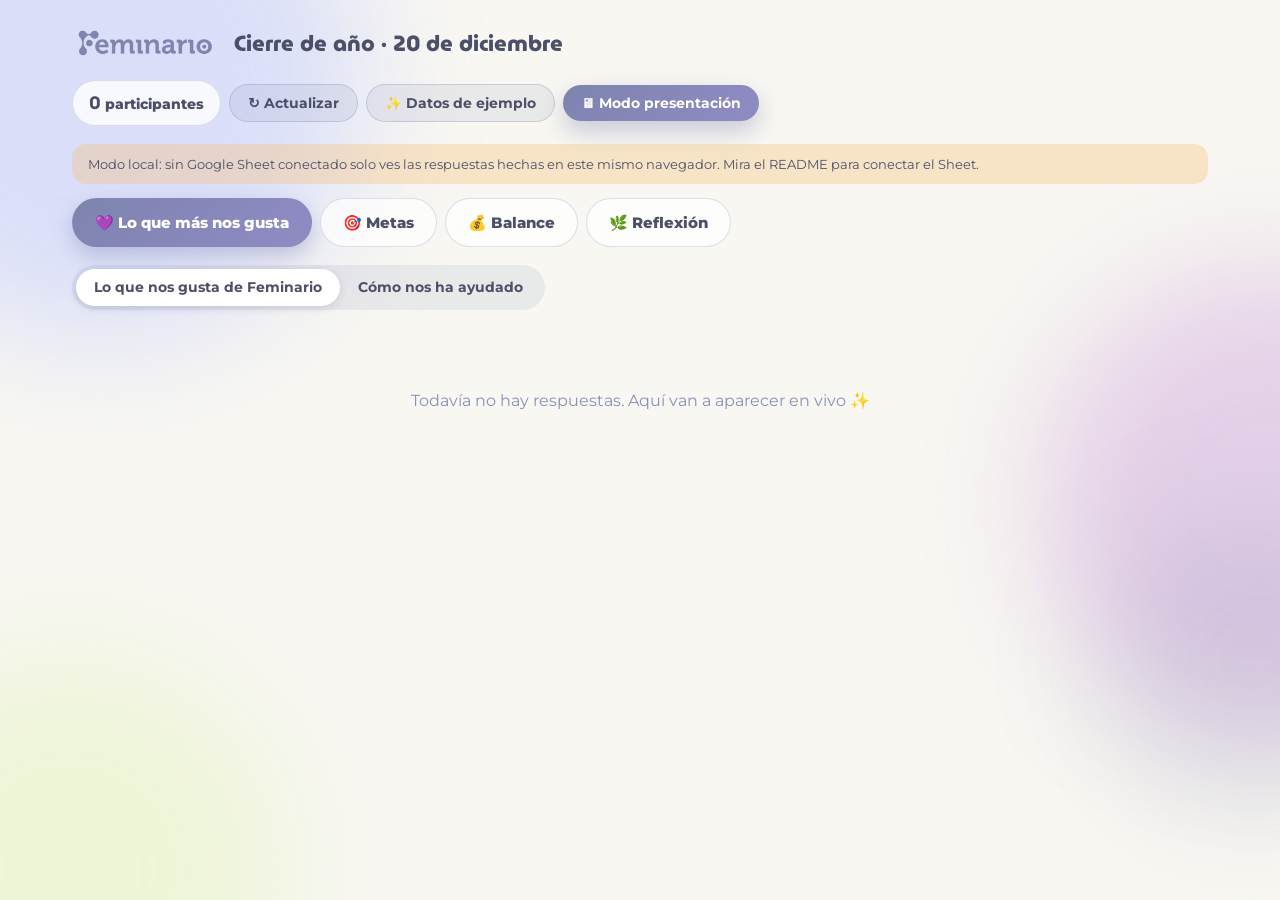
==== admin/index.html @ 2ceb08fe "Cierre de año 20 dic: artefacto de clienta (4 pasos con fotos y confeti) + panel admin para el Meet " ====
<!DOCTYPE html>
<html lang="es">
<head>
<meta charset="utf-8">
<meta name="viewport" content="width=device-width, initial-scale=1">
<title>Cierre de Año · Panel Feminario</title>
<meta name="robots" content="noindex">
<link rel="icon" href="../assets/forma-estrella-morada.png">
<link rel="preconnect" href="https://fonts.googleapis.com">
<link rel="preconnect" href="https://fonts.gstatic.com" crossorigin>
<link href="https://fonts.googleapis.com/css2?family=MuseoModerno:wght@500;700;800&family=Montserrat:ital,wght@0,400;0,500;0,600;0,700;0,800;1,500&display=swap" rel="stylesheet">
<link rel="stylesheet" href="../assets/marca.css">
<style>
  #app{ max-width:1180px; margin:0 auto; padding:22px 22px 60px; }
  header{ display:flex; align-items:center; justify-content:space-between; gap:14px; flex-wrap:wrap; margin-bottom:18px; }
  header img.logo{ height:44px; }
  .titulo{ font-family:'MuseoModerno',sans-serif; font-weight:800; font-size:22px; color:var(--morado-oscuro); }
  .controles{ display:flex; gap:8px; align-items:center; flex-wrap:wrap; }
  .pill{ background:rgba(255,255,255,.8); border:1.5px solid rgba(126,132,174,.25); border-radius:999px; padding:8px 16px; font-weight:800; font-size:13.5px; color:var(--morado-oscuro); }
  .pill b{ font-family:'MuseoModerno',sans-serif; font-size:18px; margin-right:4px; }
  .aviso{ background:rgba(247,193,117,.35); border-radius:14px; padding:10px 16px; font-size:13px; margin-bottom:14px; color:var(--morado-oscuro); }

  .tabs{ display:flex; gap:8px; flex-wrap:wrap; margin-bottom:18px; }
  .tab{ border:none; cursor:pointer; font:inherit; font-weight:800; font-size:15px; padding:12px 22px; border-radius:999px; background:rgba(255,255,255,.7); color:var(--morado-oscuro); border:1.5px solid rgba(126,132,174,.25); transition:all .15s; }
  .tab.sel{ background:linear-gradient(135deg,var(--morado),#8f8bc4); color:#fff; border-color:transparent; box-shadow:0 8px 20px rgba(126,132,174,.4); }
  .seg{ display:inline-flex; background:rgba(126,132,174,.12); border-radius:999px; padding:4px; margin-bottom:14px; }
  .seg button{ border:none; background:none; font:inherit; font-weight:700; font-size:13.5px; padding:8px 18px; border-radius:999px; cursor:pointer; color:var(--morado-oscuro); }
  .seg button.sel{ background:#fff; box-shadow:0 2px 8px rgba(76,79,104,.18); }

  .grid2{ display:grid; grid-template-columns:1.5fr 1fr; gap:18px; }
  @media(max-width:860px){ .grid2{ grid-template-columns:1fr; } }
  .seccion-titulo{ font-family:'MuseoModerno',sans-serif; font-size:19px; font-weight:800; color:var(--morado-oscuro); margin:0 0 4px; }
  .seccion-sub{ font-size:13px; color:var(--morado-suave); margin:0 0 14px; }

  .nube{ display:flex; flex-wrap:wrap; align-items:center; justify-content:center; gap:6px 18px; padding:10px 4px; min-height:200px; }
  .palabra{ border:none; background:none; font-family:'MuseoModerno',sans-serif; font-weight:800; cursor:pointer; line-height:1.05; padding:2px 4px; border-radius:12px; transition:transform .15s, background .15s; }
  .palabra:hover{ transform:scale(1.08); background:rgba(194,203,255,.35); }
  .palabra.sel{ background:var(--verde); }
  .palabra sup{ font-family:'Montserrat',sans-serif; font-size:.38em; font-weight:700; opacity:.7; margin-left:2px; }

  .rank{ display:grid; gap:9px; }
  .rank-fila{ display:grid; grid-template-columns:110px 1fr 28px; align-items:center; gap:10px; font-size:14px; font-weight:700; color:var(--morado-oscuro); cursor:pointer; }
  .rank-fila .nom{ overflow:hidden; text-overflow:ellipsis; white-space:nowrap; }
  .rank-fila .b{ height:16px; border-radius:9px; background:rgba(126,132,174,.13); overflow:hidden; }
  .rank-fila .b i{ display:block; height:100%; border-radius:9px; background:linear-gradient(90deg,var(--periwinkle),var(--morado)); transition:width .8s; }
  .rank-fila.sel .nom{ color:var(--morado); text-decoration:underline; }

  .comentarios{ display:grid; grid-template-columns:repeat(auto-fill,minmax(280px,1fr)); gap:12px; margin-top:6px; }
  .com{ background:rgba(255,255,255,.78); border-radius:18px; padding:14px 16px; border:1px solid rgba(126,132,174,.15); font-size:14.5px; }
  .com .quien{ font-size:12px; font-weight:800; color:var(--lavanda); filter:saturate(1.5) brightness(.8); margin-bottom:4px; }
  .com mark{ background:var(--verde); border-radius:5px; padding:0 3px; }
  .com.nuevo{ animation:pop .8s ease; }
  @keyframes pop{ 0%{ transform:scale(.92); box-shadow:0 0 0 0 rgba(206,162,221,.9); } 100%{ transform:none; box-shadow:0 0 0 18px rgba(206,162,221,0); } }

  .kpis{ display:grid; grid-template-columns:repeat(auto-fit,minmax(170px,1fr)); gap:12px; margin-bottom:18px; }
  .kpi{ background:linear-gradient(135deg,rgba(194,203,255,.6),rgba(206,162,221,.42)); border-radius:22px; padding:18px; text-align:center; }
  .kpi .n{ font-family:'MuseoModerno',sans-serif; font-weight:800; font-size:42px; color:var(--morado-oscuro); line-height:1; }
  .kpi .l{ font-size:13px; font-weight:700; color:var(--morado-oscuro); margin-top:6px; }
  .kpi.verde{ background:linear-gradient(135deg,rgba(223,243,175,.8),rgba(194,203,255,.4)); }
  .chip{ display:inline-block; font-size:12px; font-weight:800; padding:4px 11px; border-radius:999px; background:rgba(194,203,255,.5); color:var(--morado-oscuro); margin-bottom:8px; }
  .chip.si{ background:var(--verde); } .chip.no{ background:var(--rosa-claro); }

  .persona{ background:rgba(255,255,255,.78); border-radius:20px; padding:16px 18px; border:1px solid rgba(126,132,174,.15); }
  .persona h4{ margin:0 0 8px; font-family:'MuseoModerno',sans-serif; font-size:18px; color:var(--morado-oscuro); }
  .persona q{ font-style:italic; display:block; margin-bottom:8px; quotes:"“" "”"; }
  .persona .falta{ font-size:13.5px; background:rgba(223,243,175,.45); border-radius:12px; padding:8px 12px; }
  .pills{ display:flex; gap:6px; flex-wrap:wrap; }
  .mini{ font-size:12px; font-weight:800; padding:5px 11px; border-radius:999px; background:rgba(194,203,255,.45); color:var(--morado-oscuro); }
  .mini.ok{ background:var(--verde); } .mini.ojo{ background:var(--rosa-claro); }
  .vacio{ text-align:center; padding:40px 10px; color:var(--morado-suave); }
  .vacio img{ height:110px; margin-bottom:8px; }
  .presentacion .controles .oculto-pres, .presentacion .aviso{ display:none; }
  .presentacion .comentarios .com{ font-size:17px; }
  .presentacion .nube{ min-height:280px; }
  .overlay{ position:fixed; inset:0; background:rgba(248,247,242,.92); z-index:150; display:flex; align-items:center; justify-content:center; padding:20px; }
  .overlay .card{ max-width:380px; width:100%; text-align:center; }
</style>
</head>
<body>
<div class="blob blob-1"></div><div class="blob blob-2"></div><div class="blob blob-3"></div><div class="blob blob-4"></div>

<div id="app">
  <header>
    <div style="display:flex;align-items:center;gap:16px;flex-wrap:wrap"><img class="logo" src="../assets/logo-feminario.png" alt="Feminario"><div class="titulo">Cierre de año · <span id="fecha"></span></div></div>
    <div class="controles">
      <div class="pill"><b id="npart">0</b>participantes</div>
      <button class="btn chico secundario oculto-pres" id="btn-act" type="button">↻ Actualizar</button>
      <button class="btn chico secundario oculto-pres" id="btn-demo" type="button">✨ Datos de ejemplo</button>
      <button class="btn chico" id="btn-pres" type="button">🖥 Modo presentación</button>
    </div>
  </header>
  <div class="aviso" id="aviso"></div>
  <nav class="tabs" id="tabs"></nav>
  <main id="vista"></main>
</div>

<script src="../assets/config.js"></script>
<script src="../assets/confeti.js"></script>
<script>
const CFG = window.CIERRE;
const $ = (s, r=document) => r.querySelector(s);
function esc(t){ return String(t==null?"":t).replace(/[&<>"']/g, c => ({"&":"&amp;","<":"&lt;",">":"&gt;",'"':"&quot;","'":"&#39;"}[c])); }
$("#fecha").textContent = CFG.FECHA_LABEL;

/* ============================================================
   DATOS — Sheet (si hay API_URL) o este navegador
   ============================================================ */
let filas = [], demo = false, vistos = new Set(), primeraCarga = true;
const COLORES = ["#7E84AE","#CEA2DD","#F59356","#6e9a3a","#4C4F68","#B24A72"];

async function cargar(){
  if(demo) return DEMO;
  if(CFG.API_URL){
    const clave = sessionStorage.getItem("fem_clave") || "";
    const r = await fetch(CFG.API_URL + "?accion=cierre&clave=" + encodeURIComponent(clave));
    const j = await r.json();
    if(!j.ok){ if(j.error === "clave"){ sessionStorage.removeItem("fem_clave"); pedirClave(true); } throw new Error(j.error); }
    return j.filas;
  }
  try{ return Object.values(JSON.parse(localStorage.getItem(CFG.STORAGE_KEY) || "{}")); }catch(e){ return []; }
}
async function refrescar(silencioso){
  try{
    filas = (await cargar()).filter(f => f && f.nombre);
    const nuevos = filas.filter(f => !vistos.has(f.id));
    nuevos.forEach(f => vistos.add(f.id));
    if(!primeraCarga && nuevos.length){ lanzarConfeti({ n:120, dur:2800 }); toast("💜 ¡Llegó la respuesta de " + primerNombre(nuevos[nuevos.length-1].nombre) + "!"); }
    primeraCarga = false;
    $("#npart").textContent = filas.length;
    pintar(nuevos.map(f => f.id));
  }catch(e){ if(!silencioso) toast("No pude cargar las respuestas"); }
}
function primerNombre(n){ return String(n||"").trim().split(/\s+/)[0]; }
function toast(t){ const el = document.createElement("div"); el.style.cssText="position:fixed;left:50%;bottom:24px;transform:translateX(-50%);background:#4C4F68;color:#fff;padding:12px 22px;border-radius:999px;font-weight:700;font-size:14px;z-index:300;box-shadow:0 10px 30px rgba(0,0,0,.25)"; el.textContent=t; document.body.appendChild(el); setTimeout(()=>el.remove(), 3200); }

function pedirClave(error){
  const o = document.createElement("div"); o.className = "overlay";
  o.innerHTML = `<div class="card"><img src="../assets/ilus-cofre.png" alt="" style="height:90px"><h2 style="font-size:22px">Panel de Feminario</h2><p class="suave">Escribe la clave para ver las respuestas.</p><input type="text" id="clave" placeholder="Clave" autocomplete="off" style="text-align:center"><div style="color:var(--alerta);font-size:13px;min-height:18px;margin-top:6px">${error ? "Esa clave no es correcta." : ""}</div><button class="btn" id="ok" type="button" style="margin-top:8px">Entrar</button></div>`;
  document.body.appendChild(o);
  const go = () => { sessionStorage.setItem("fem_clave", $("#clave", o).value.trim()); o.remove(); refrescar(); };
  $("#ok", o).addEventListener("click", go); $("#clave", o).addEventListener("keydown", e => { if(e.key === "Enter") go(); }); $("#clave", o).focus();
}

/* ============================================================
   ANÁLISIS DE PALABRAS — cuenta cada palabra una vez por persona
   ============================================================ */
const STOP = new Set(("a al algo algun alguna algunas alguno algunos ante antes aqui asi aun aunque bien cada casi como con contra cual cuando cuanto de del desde donde dos e el ella ellas ellos en entre era eran eres es esa esas ese eso esos esta estaba estado estamos estan estar estas este esto estos estoy fue fueron fui ha habia han hasta hay hace hacer he hoy la las le les lo los mas me mi mis mucho muchas muchos muy nada ni no nos nosotras nuestra nuestro o os otra otras otro otros para pero poco por porque que quien se sea ser si sido sin sobre solo son soy su sus tambien tan tanto te tengo tenia tiene tienen ti todo toda todas todos tu tus un una uno unas unos va vamos van ver vez voy y ya yo pude puedo puede poder hacer hecho cosas cosa algo mejor sentir siento sentia queria quiero quise tener tenido tener fue ser estar estoy esta senti ahora entonces ademas pues sino mismo misma gracias parte forma manera veces vez").split(/\s+/));
function sinTildes(s){ return s.normalize("NFD").replace(/[̀-ͯ]/g, ""); }
function clavePalabra(w){ w = sinTildes(w.toLowerCase()); if(w.length > 4 && w.endsWith("s")) w = w.slice(0,-1); return w; }
function palabrasDe(texto){
  const out = [];
  (String(texto||"").toLowerCase().match(/[a-záéíóúüñ]+/g) || []).forEach(w => {
    if(w.length < 3) return; if(STOP.has(sinTildes(w))) return; out.push(w);
  });
  return out;
}
function frecuencias(textos){          // textos: [{quien, texto}]
  const mapa = new Map();
  textos.forEach(t => {
    const vistaEnPersona = new Set();
    palabrasDe(t.texto).forEach(w => {
      const k = clavePalabra(w); if(vistaEnPersona.has(k)) return; vistaEnPersona.add(k);
      let e = mapa.get(k); if(!e){ e = { k, n:0, formas:new Map() }; mapa.set(k, e); }
      e.n++; e.formas.set(w, (e.formas.get(w)||0) + 1);
    });
  });
  return [...mapa.values()].map(e => ({ k:e.k, n:e.n, w:[...e.formas.entries()].sort((a,b)=>b[1]-a[1]||a[0].length-b[0].length)[0][0] }))
    .sort((a,b) => b.n - a.n || a.w.localeCompare(b.w, "es"));
}
function resaltar(texto, k){
  if(!k) return esc(texto);
  return String(texto).replace(/[a-záéíóúüñ]+/gi, w => clavePalabra(w) === k ? `\u0001${w}\u0002` : w)
    .replace(/[&<>"']/g, c => ({"&":"&amp;","<":"&lt;",">":"&gt;",'"':"&quot;","'":"&#39;"}[c])).replace(/\u0001/g,"<mark>").replace(/\u0002/g,"</mark>");
}

/* ============================================================
   COMPONENTES
   ============================================================ */
let tab = "gusta", sub = { gusta:"gusta", metas:"falta", reflex:"faltoAno" }, filtro = null;

function nubeHTML(freq, max, estatico){
  const top = freq.slice(0, max || 40); if(!top.length) return "";
  const mx = top[0].n, mn = top[top.length-1].n;
  return `<div class="nube">${top.map((f,i) => {
    const t = mx === mn ? .5 : (f.n - mn) / (mx - mn);
    const size = Math.round(18 + t * 40);
    return `<button class="palabra ${!estatico && filtro===f.k?"sel":""}" ${estatico?"":`data-k="${esc(f.k)}"`} style="font-size:${size}px;color:${COLORES[i % COLORES.length]}">${esc(f.w)}${f.n > 1 ? `<sup>${f.n}</sup>` : ""}</button>`;
  }).join("")}</div>`;
}
function rankHTML(freq){
  const top = freq.filter(f => f.n > 1).slice(0, 8); if(!top.length) return `<p class="suave">Aquí aparecen las palabras que se repiten en 2 o más respuestas.</p>`;
  const mx = top[0].n;
  return `<div class="rank">${top.map(f => `<div class="rank-fila ${filtro===f.k?"sel":""}" data-k="${esc(f.k)}"><span class="nom">${esc(f.w)}</span><div class="b"><i style="width:${f.n/mx*100}%"></i></div><span>${f.n}</span></div>`).join("")}</div>`;
}
function comentariosHTML(items, nuevos){
  if(!items.length) return "";
  return `<div class="comentarios">${items.map(i => `<div class="com ${nuevos.includes(i.id)?"nuevo":""}"><div class="quien">${esc(primerNombre(i.quien))}</div>${resaltar(i.texto, filtro)}</div>`).join("")}</div>`;
}
function vacio(t){ return `<div class="vacio"><img src="../assets/ilus-casa.png" alt=""><p>${t}</p></div>`; }
function seg(grupo, opciones){
  return `<div class="seg">${opciones.map(o => `<button data-seg="${grupo}" data-v="${o[0]}" class="${sub[grupo]===o[0]?"sel":""}">${o[1]}</button>`).join("")}</div>`;
}
function analisisHTML(campo, titulo, subt, nuevos){
  const items = filas.filter(f => f[campo] && String(f[campo]).trim()).map(f => ({ id:f.id, quien:f.nombre, texto:f[campo] }));
  if(!items.length) return vacio("Todavía no hay respuestas. Aquí van a aparecer en vivo ✨");
  const freq = frecuencias(items);
  const vis = filtro ? items.filter(i => palabrasDe(i.texto).some(w => clavePalabra(w) === filtro)) : items;
  return `<div class="grid2"><div class="card"><h3 class="seccion-titulo">${titulo}</h3><p class="seccion-sub">${subt} · toca una palabra para ver quién la dijo</p>${nubeHTML(freq)}</div>
    <div class="card"><h3 class="seccion-titulo">Lo que más se repite</h3><p class="seccion-sub">Personas que usaron cada palabra</p>${rankHTML(freq)}</div></div>
    <div class="card"><h3 class="seccion-titulo">${filtro ? `Quiénes dijeron “${esc((freq.find(f=>f.k===filtro)||{}).w || filtro)}”` : "En sus palabras"}</h3>
    ${filtro ? `<button class="btn chico secundario" id="quitar" type="button" style="margin:0 0 12px">✕ Ver todos los comentarios</button>` : `<p class="seccion-sub">${items.length} comentarios</p>`}${comentariosHTML(vis, nuevos)}</div>`;
}

/* ---- pestañas ---- */
const TABS = [["gusta","💜 Lo que más nos gusta"],["metas","🎯 Metas"],["balance","💰 Balance"],["reflex","🌿 Reflexión"]];

function vistaGusta(nuevos){
  return seg("gusta", [["gusta","Lo que nos gusta de Feminario"],["ayuda","Cómo nos ha ayudado"]])
    + analisisHTML(sub.gusta, sub.gusta === "gusta" ? "Lo que más les gusta de Feminario" : "Cómo Feminario les ha ayudado", "Palabras más repetidas", nuevos);
}
function vistaMetas(nuevos){
  if(!filas.length) return vacio("Todavía no hay respuestas. Aquí van a aparecer en vivo ✨");
  const c = k => filas.filter(f => f.cumplida === k).length;
  const kpis = `<div class="kpis">
    <div class="kpi verde"><div class="n">${c("si")}</div><div class="l">🎉 Cumplieron su meta</div></div>
    <div class="kpi"><div class="n">${c("camino")}</div><div class="l">🌱 Van en camino</div></div>
    <div class="kpi"><div class="n">${c("no")}</div><div class="l">⏳ Todavía no</div></div>
    <div class="kpi"><div class="n">${c("cambio")}</div><div class="l">🔄 Cambiaron de meta</div></div></div>`;
  const ET = { si:["si","🎉 La cumplió"], camino:["","🌱 En camino"], no:["no","⏳ Todavía no"], cambio:["","🔄 Cambió de meta"] };
  const personas = `<div class="comentarios">${filas.filter(f => f.meta).map(f => { const e = ET[f.cumplida] || ["",""];
    return `<div class="persona ${nuevos.includes(f.id)?"com nuevo":""}"><h4>${esc(primerNombre(f.nombre))}</h4><span class="chip ${e[0]}">${e[1]}</span><q>${esc(f.meta)}</q>${f.falta ? `<div class="falta"><b>Le falta:</b> ${esc(f.falta)}</div>` : ""}</div>`; }).join("")}</div>`;
  const items = filas.filter(f => f.falta).map(f => ({ id:f.id, quien:f.nombre, texto:f.falta }));
  const freq = frecuencias(items);
  return kpis + `<div class="card"><h3 class="seccion-titulo">Lo que les falta para llegar</h3><p class="seccion-sub">Las palabras que más se repiten — ahí está lo que Feminario puede cubrir</p>${nubeHTML(freq, 24, true) || `<p class="suave">Aún sin respuestas.</p>`}</div>`
    + `<div class="card"><h3 class="seccion-titulo">Sus metas, en sus palabras</h3>${personas}</div>`;
}
function metricas(f){
  const ah = +f.ahorro||0, inv = +f.inversion||0, ot = +f.otros||0, de = +f.deudas||0, ing = +f.ingreso||0, ga = +f.gasto||0, act = ah+inv+ot;
  return { colchon: ga>0 ? ah/ga : null, tasa: ing>0 ? (ing-ga)/ing : null, deuda: act>0 ? de/act : (de>0?1:0), tieneDeuda: de>0, hay: !!(ah||inv||ot||de||ing||ga), conInv: inv>0 };
}
function mediana(a){ a = a.filter(x => x !== null).sort((x,y)=>x-y); if(!a.length) return null; const m = a.length>>1; return a.length%2 ? a[m] : (a[m-1]+a[m])/2; }
function vistaBalance(nuevos){
  const con = filas.filter(f => metricas(f).hay);
  if(!con.length) return vacio("Todavía nadie ha llenado su mini balance ✨");
  const M = con.map(f => ({ f, m:metricas(f) }));
  const medCol = mediana(M.map(x => x.m.colchon)), medTasa = mediana(M.map(x => x.m.tasa));
  const colOk = M.filter(x => x.m.colchon !== null && x.m.colchon >= 3).length;
  const conDeuda = M.filter(x => x.m.tieneDeuda).length, conInv = M.filter(x => x.m.conInv).length;
  const kpis = `<div class="kpis">
    <div class="kpi"><div class="n">${medCol === null ? "—" : medCol.toFixed(1).replace(".0","")}</div><div class="l">🛟 Meses de colchón (mediana)</div></div>
    <div class="kpi verde"><div class="n">${colOk}/${M.length}</div><div class="l">Ya tienen 3+ meses de colchón</div></div>
    <div class="kpi"><div class="n">${medTasa === null ? "—" : Math.round(medTasa*100) + "%"}</div><div class="l">🌱 Ahorro mensual (mediana)</div></div>
    <div class="kpi"><div class="n">${conDeuda}/${M.length}</div><div class="l">🧾 Tienen deudas</div></div>
    <div class="kpi"><div class="n">${conInv}/${M.length}</div><div class="l">📈 Ya invierten</div></div></div>`;
  const tiles = `<div class="comentarios">${M.map(({f,m}) => `<div class="persona ${nuevos.includes(f.id)?"com nuevo":""}"><h4>${esc(primerNombre(f.nombre))}</h4><div class="pills">
    <span class="mini ${m.colchon!==null&&m.colchon>=3?"ok":(m.colchon!==null&&m.colchon<1?"ojo":"")}">🛟 ${m.colchon===null?"—":m.colchon.toFixed(1).replace(".0","")+" meses"}</span>
    <span class="mini ${m.tasa!==null&&m.tasa>=.1?"ok":(m.tasa!==null&&m.tasa<0?"ojo":"")}">🌱 ${m.tasa===null?"—":Math.round(m.tasa*100)+"%"}</span>
    <span class="mini ${!m.tieneDeuda?"ok":(m.deuda>=.6?"ojo":"")}">🧾 ${!m.tieneDeuda?"Sin deudas":(m.deuda>1?"100%+":Math.round(m.deuda*100)+"%")+" deuda"}</span></div></div>`).join("")}</div>`;
  return kpis + `<div class="card"><h3 class="seccion-titulo">Cada una, de un vistazo</h3><p class="seccion-sub">Solo resultados — los montos nunca se muestran en pantalla</p>${tiles}</div>`;
}
function vistaReflex(nuevos){
  const pal = frecuencias(filas.filter(f => f.palabra).map(f => ({ quien:f.nombre, texto:f.palabra })));
  const nubePal = pal.length ? `<div class="card" style="text-align:center"><h3 class="seccion-titulo">Nuestras palabras para 2027</h3>${nubeHTML(pal, 30, true)}</div>` : "";
  return seg("reflex", [["faltoAno","Lo que nos faltó"],["mejorar","Lo que queremos mejorar"]])
    + analisisHTML(sub.reflex, sub.reflex === "faltoAno" ? "Lo que nos faltó este año" : "Lo que queremos mejorar", "Palabras más repetidas", nuevos) + nubePal;
}
const VISTAS = { gusta:vistaGusta, metas:vistaMetas, balance:vistaBalance, reflex:vistaReflex };

function pintar(nuevos){
  nuevos = nuevos || [];
  $("#tabs").innerHTML = TABS.map(t => `<button class="tab ${tab===t[0]?"sel":""}" data-tab="${t[0]}">${t[1]}</button>`).join("");
  $("#vista").innerHTML = VISTAS[tab](nuevos);
  $("#aviso").style.display = (!CFG.API_URL || demo) ? "block" : "none";
  $("#aviso").textContent = demo ? "Estás viendo DATOS DE EJEMPLO (no son clientas reales). Pulsa “Datos de ejemplo” otra vez para volver a las reales."
    : "Modo local: sin Google Sheet conectado solo ves las respuestas hechas en este mismo navegador. Mira el README para conectar el Sheet.";
}

/* ---- eventos (delegados) ---- */
document.addEventListener("click", e => {
  const t = e.target.closest("[data-tab]"); if(t){ tab = t.dataset.tab; filtro = null; pintar(); return; }
  const s = e.target.closest("[data-seg]"); if(s){ sub[s.dataset.seg] = s.dataset.v; filtro = null; pintar(); return; }
  const p = e.target.closest("[data-k]"); if(p){ filtro = filtro === p.dataset.k ? null : p.dataset.k; pintar(); return; }
  if(e.target.closest("#quitar")){ filtro = null; pintar(); }
});
$("#btn-act").addEventListener("click", () => refrescar());
$("#btn-pres").addEventListener("click", () => {
  const on = document.body.classList.toggle("presentacion");
  $("#btn-pres").textContent = on ? "↩ Salir de presentación" : "🖥 Modo presentación";
  if(on && document.documentElement.requestFullscreen) document.documentElement.requestFullscreen().catch(()=>{});
  else if(!on && document.fullscreenElement) document.exitFullscreen();
});
$("#btn-demo").addEventListener("click", () => { demo = !demo; $("#btn-demo").textContent = demo ? "↩ Datos reales" : "✨ Datos de ejemplo"; vistos = new Set(); primeraCarga = true; filtro = null; refrescar(); });

/* ---- datos de ejemplo (ficticios) ---- */
const DEMO = [
 { id:"d1", nombre:"Camila", gusta:"Me encanta que las explicaciones son claras y con cariño, nunca me siento juzgada.", ayuda:"Por fin armé mi fondo de emergencia y entendí mis gastos.", meta:"Ahorrar tres meses de gastos para mi fondo de emergencia", cumplida:"camino", falta:"Constancia y un plan automático para ahorrar", ahorro:9000000, inversion:1200000, otros:0, deudas:0, ingreso:4200000, gasto:2800000, faltoAno:"Me faltó constancia con el ahorro", mejorar:"Automatizar mis ahorros cada mes", palabra:"Constancia" },
 { id:"d2", nombre:"Valentina", gusta:"La comunidad de mujeres y el cariño con el que explican, todo es claro.", ayuda:"Aprendí a invertir sin miedo y a ordenar mis deudas.", meta:"Empezar a invertir en un fondo", cumplida:"si", falta:"Aprender a diversificar mejor", ahorro:6000000, inversion:6500000, otros:0, deudas:1800000, ingreso:5000000, gasto:3600000, faltoAno:"Tiempo para estudiar más", mejorar:"Diversificar mis inversiones", palabra:"Crecer" },
 { id:"d3", nombre:"Mariana", gusta:"Me siento acompañada, las clases son claras y prácticas.", ayuda:"Dejé de evitar mis cuentas y hoy sé cuánto gasto.", meta:"Salir de mis deudas de tarjeta", cumplida:"camino", falta:"Un plan claro para pagar primero la más cara", ahorro:600000, inversion:0, otros:0, deudas:9000000, ingreso:3300000, gasto:3100000, faltoAno:"Claridad sobre qué deuda pagar primero", mejorar:"Dejar de gastar en impulso", palabra:"Libertad" },
 { id:"d4", nombre:"Daniela", gusta:"La comunidad, la claridad y que todo se explica sin tecnicismos.", ayuda:"Hoy tengo mi presupuesto y lo cumplo casi siempre.", meta:"Comprar mi apartamento", cumplida:"no", falta:"Más ingresos y un plan para la cuota inicial", ahorro:14000000, inversion:3000000, otros:0, deudas:0, ingreso:6500000, gasto:3800000, faltoAno:"Me faltó aumentar mis ingresos", mejorar:"Buscar una segunda fuente de ingresos", palabra:"Hogar" },
 { id:"d5", nombre:"Laura", gusta:"Que es un espacio seguro para preguntar lo que sea sobre plata.", ayuda:"Perdí el miedo a hablar de dinero con mi pareja.", meta:"Hablar de plata sin miedo y armar un presupuesto", cumplida:"si", falta:"Un plan de inversión a largo plazo", ahorro:2200000, inversion:0, otros:0, deudas:0, ingreso:3800000, gasto:3000000, faltoAno:"Constancia en revisar mis gastos", mejorar:"Revisar mi presupuesto cada semana", palabra:"Calma" },
 { id:"d6", nombre:"Sofía", gusta:"El cariño, la comunidad y que las explicaciones son claras.", ayuda:"Armé mi primer portafolio.", meta:"Armar mi primer portafolio de inversión", cumplida:"si", falta:"Seguir aprendiendo y aportar cada mes", ahorro:14000000, inversion:9000000, otros:15000000, deudas:2500000, ingreso:7000000, gasto:4500000, faltoAno:"Me faltó tiempo", mejorar:"Aportar cada mes sin falta", palabra:"Constancia" },
 { id:"d7", nombre:"Paula", gusta:"Cómo explican con ejemplos reales y con mucho cariño.", ayuda:"Entendí la diferencia entre ahorrar e invertir.", meta:"Ahorrar para viajar", cumplida:"cambio", falta:"Claridad sobre mi nueva meta", ahorro:1500000, inversion:0, otros:0, deudas:500000, ingreso:3000000, gasto:2700000, faltoAno:"Claridad sobre qué quería de verdad", mejorar:"Definir mejor mis metas", palabra:"Claridad" },
 { id:"d8", nombre:"Ana María", gusta:"La comunidad y la sensación de que no estoy sola en esto.", ayuda:"Creé mi hábito de ahorro mensual.", meta:"Ahorrar el 10% de mi sueldo cada mes", cumplida:"camino", falta:"Constancia", ahorro:2800000, inversion:500000, otros:0, deudas:0, ingreso:4000000, gasto:3500000, faltoAno:"Constancia", mejorar:"Ahorrar apenas me paguen", palabra:"Constancia" }
];

/* ---- arranque ---- */
if(CFG.API_URL && !sessionStorage.getItem("fem_clave")) pedirClave(false); else refrescar();
setInterval(() => refrescar(true), 10000);
</script>
</body>
</html>
---- assets/marca.css ----
/* Feminario — estilos de marca compartidos (cliente + admin).
   Colores oficiales: Manual de Identidad, "Colores Corporativos". */
:root{
  --morado:#7E84AE; --periwinkle:#C2CBFF; --lavanda:#CEA2DD; --verde:#DFF3AF;
  --naranja:#F59356; --durazno:#F7C175; --rosa-claro:#F9E1FF;
  --morado-oscuro:#4C4F68; --morado-suave:#8A90B8; --crema:#F8F7F2; --blanco:#fff;
  --texto:#3A3550; --bien:#3E8F63; --alerta:#B24A72;
  --vidrio:rgba(255,255,255,.7); --vidrio-borde:rgba(255,255,255,.55);
  color-scheme: light;
}
*{ box-sizing:border-box; -webkit-tap-highlight-color:transparent; }
html,body{ margin:0; padding:0; }
body{
  font-family:'Montserrat',-apple-system,BlinkMacSystemFont,'Segoe UI',Arial,sans-serif;
  background:var(--crema); color:var(--texto); min-height:100vh; line-height:1.55; overflow-x:hidden;
}
h1,h2,h3,.museo{ font-family:'MuseoModerno','Montserrat',sans-serif; }

/* Fondo "liquid" */
.blob{ position:fixed; border-radius:50%; filter:blur(60px); z-index:-1; opacity:.55; pointer-events:none; }
.blob-1{ width:520px; height:520px; background:var(--periwinkle); top:-180px; left:-160px; }
.blob-2{ width:460px; height:460px; background:var(--lavanda); top:30%; right:-220px; opacity:.45; }
.blob-3{ width:420px; height:420px; background:var(--verde); bottom:-180px; left:-140px; opacity:.4; }
.blob-4{ width:300px; height:300px; background:var(--morado); bottom:10%; right:-120px; opacity:.18; }

.card{
  background:var(--vidrio); -webkit-backdrop-filter:blur(22px) saturate(1.3); backdrop-filter:blur(22px) saturate(1.3);
  border:1px solid var(--vidrio-borde); border-radius:30px; padding:28px 24px;
  box-shadow:0 20px 50px rgba(76,79,104,.16), 0 2px 8px rgba(76,79,104,.06); margin-bottom:18px;
}
h2{ color:var(--morado-oscuro); font-size:25px; margin:0 0 8px; font-weight:800; letter-spacing:-.2px; line-height:1.2; }
h3{ color:var(--morado); font-size:16px; margin:0 0 8px; font-weight:800; }
p{ margin:0 0 14px; }
.lead{ font-size:15.5px; }
.suave{ color:var(--morado-suave); font-size:13px; }

label{ display:block; font-weight:700; font-size:13.5px; color:var(--morado-oscuro); margin:18px 0 6px; }
input[type=text], textarea, select{
  width:100%; padding:13px 16px; border-radius:16px; border:1.5px solid rgba(126,132,174,.28);
  font-size:15px; background:rgba(255,255,255,.88); font-family:inherit; color:var(--texto);
}
textarea{ resize:vertical; min-height:96px; line-height:1.5; }
input:focus, textarea:focus, select:focus{ outline:none; border-color:var(--morado); box-shadow:0 0 0 3px rgba(126,132,174,.2); }

.btn{
  display:inline-block; width:100%; text-align:center; background:linear-gradient(135deg,var(--morado),#8f8bc4);
  color:#fff; border:none; padding:16px 18px; border-radius:999px; font-size:15.5px; font-weight:700;
  cursor:pointer; margin-top:22px; transition:transform .12s, box-shadow .15s; text-decoration:none;
  font-family:inherit; box-shadow:0 10px 24px rgba(126,132,174,.4);
}
.btn:hover{ transform:translateY(-1px); box-shadow:0 14px 28px rgba(126,132,174,.5); }
.btn:active{ transform:scale(.98); }
.btn.secundario{ background:rgba(126,132,174,.12); color:var(--morado-oscuro); box-shadow:none; border:1.5px solid rgba(126,132,174,.3); }
.btn.secundario:hover{ background:rgba(126,132,174,.2); transform:none; }
.btn.chico{ width:auto; padding:10px 18px; font-size:13.5px; margin-top:0; }
.btn[disabled]{ opacity:.5; cursor:not-allowed; transform:none; }

canvas.confeti{ position:fixed; inset:0; width:100vw; height:100vh; pointer-events:none; z-index:200; }

@media (prefers-reduced-motion: reduce){ canvas.confeti{ display:none; } }
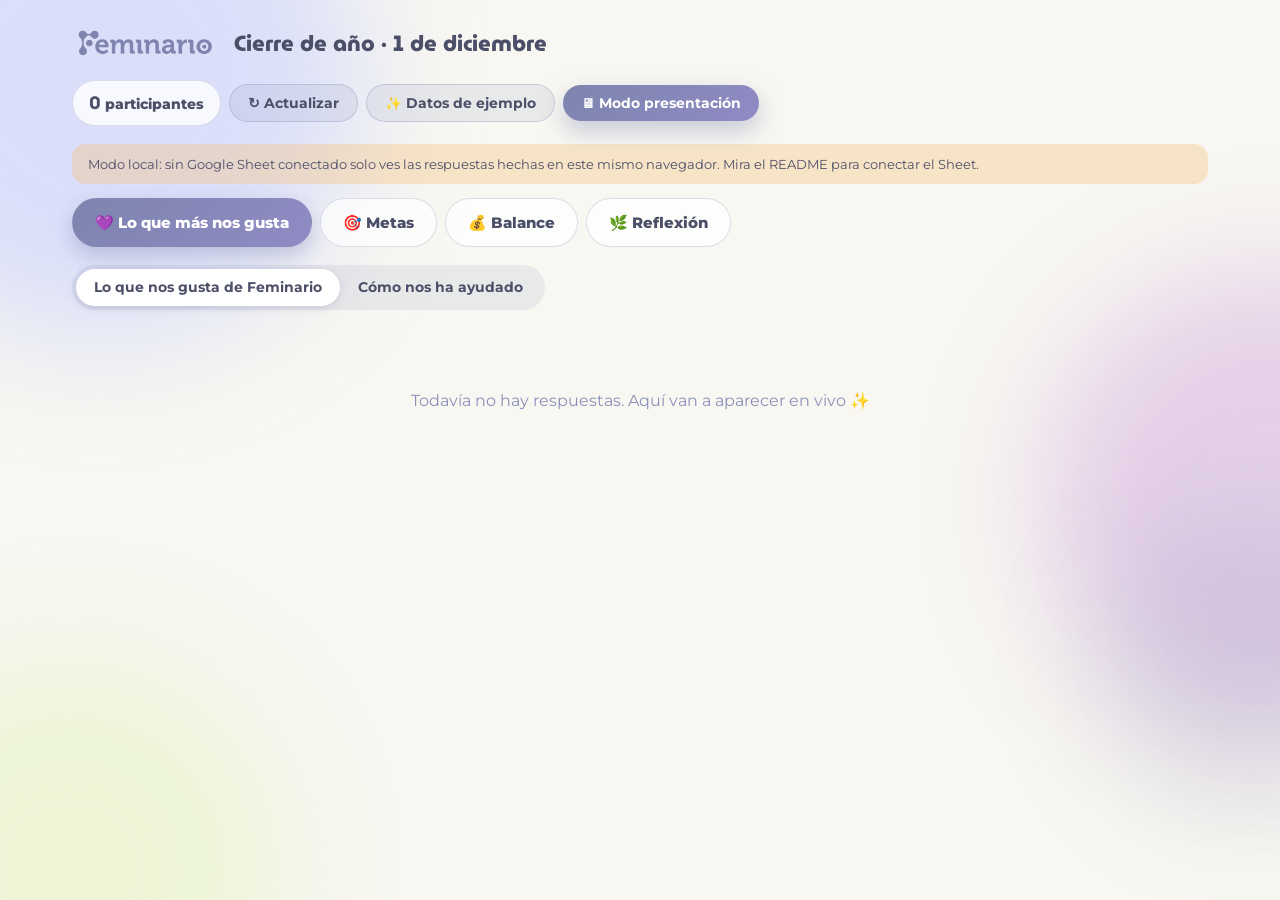
==== commit be37b7ad: "Ícono de pestaña con la F de Feminario Co-Authored-By: Claude Sonnet 5.5 <noreply@anthropic.com>" ====
--- a/admin/index.html
+++ b/admin/index.html
@@ -5,7 +5,7 @@
 <meta name="viewport" content="width=device-width, initial-scale=1">
 <title>Cierre de Año · Panel Feminario</title>
 <meta name="robots" content="noindex">
-<link rel="icon" href="../assets/forma-estrella-morada.png">
+<link rel="icon" type="image/png" href="../assets/favicon.png">
 <link rel="preconnect" href="https://fonts.googleapis.com">
 <link rel="preconnect" href="https://fonts.gstatic.com" crossorigin>
 <link href="https://fonts.googleapis.com/css2?family=MuseoModerno:wght@500;700;800&family=Montserrat:ital,wght@0,400;0,500;0,600;0,700;0,800;1,500&display=swap" rel="stylesheet">
